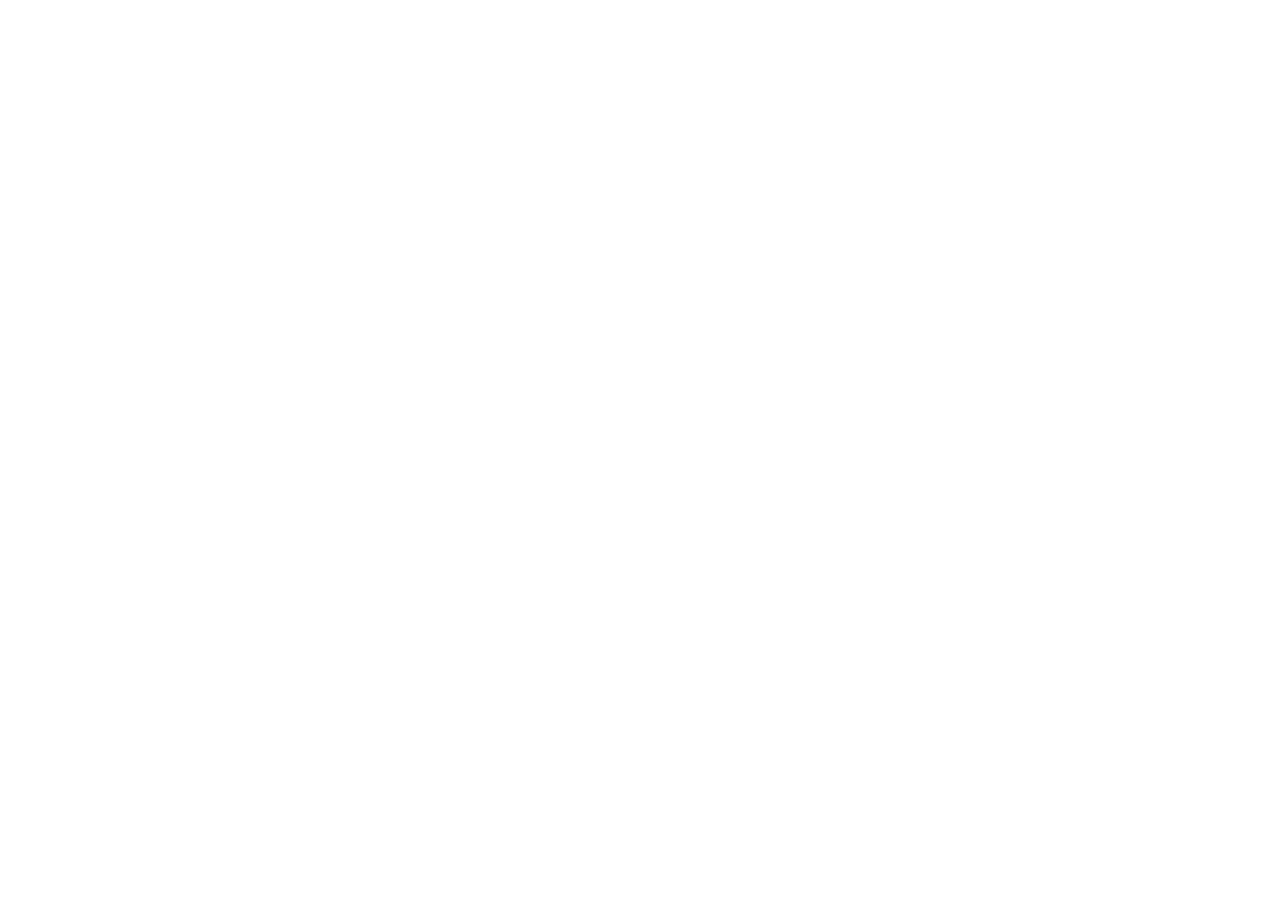
==== product.html @ e2c661dc "I added second page and connect them together" ====
<!DOCTYPE html>
<html lang="en">

<head>
    <link rel="stylesheet" href="style.css">
    <meta charset="UTF-8">
    <meta name="viewport" content="width=device-width, initial-scale=1.0">
    <title>cart</title>
</head>

<body>

</body>

</html>
---- style.css ----
:root {
    --main-color: rgba(184, 142, 47, 1);
    --second-color: rgba(255, 243, 227, 1);
    --gray-color: rgba(102, 102, 102, 1);
    --bg-cards: rgba(137, 137, 137, 1);
    --cover-cards: rgba(58, 58, 58, 1);
    --gray-footer: rgba(159, 159, 159, 1);
}

* {
    margin: 0;
    padding: 0;
    box-sizing: border-box;
    font-family: 'Poppins', sans-serif;
}

.main-margine {
    margin-left: 102px;
    margin-right: 102px;
}

ul {
    list-style: none;
}

a {
    text-decoration: none;
    color: black;
}

/* .......................header........................... */
.header {
    display: flex;
    align-items: center;
    justify-content: space-between;
    margin-top: 38px;
}


.Logo {
    display: flex;
    align-items: center;
    gap: 5px;
}

.Logo img {
    width: 50px;
}

.txt-logo {
    font-size: 32px;
    color: black;
}


.header-center {
    display: flex;
    gap: 75px;
}

.txt-centre-header a {
    text-decoration: none;
    color: black;
}

.txt-centre-header a:hover {
    color: var(--main-color);
}


.header-right {
    display: flex;
    gap: 46px;
}

.header-right a img {
    width: 25px;
}

/* .......................banner........................... */
.banner {
    height: 716px;
    margin-top: 25.7px;
    background-image: url(images/banner-header.png);
    background-position: center;
    background-repeat: no-repeat;
    background-size: cover;
    position: relative;
}

.lable-banner {
    width: 643px;
    height: 443px;
    background-color: rgba(255, 243, 227, 1);
    position: absolute;
    left: 739px;
    top: 153px;
    border-radius: 10px;
    padding-top: 22px;
    padding-bottom: 27px;
    padding-left: 39px;
    padding-right: 136px;
    display: flex;
    flex-direction: column;
    justify-content: space-around;
}

.txt-lable {
    display: flex;
    flex-direction: column;
    gap: 17px;
}

.txt-lable h2 {
    color: rgba(184, 142, 47, 1);
    font-size: 52px;
    line-height: 62px;
}

.btn-banner {
    width: 222px;
    height: 54px;
    background-color: rgba(184, 142, 47, 1);
    border: none;
    color: white;
    font-weight: bold;
    font-size: 16px;
    cursor: pointer;
}

.txt-lable span {
    font-size: 16px;
    font-weight: 500;
}

/* .......................part of home........................... */
.parts-room {
    margin-top: 56.47px;
    margin-right: 126px;
    margin-left: 131px;
}

.title-parts-room {
    display: flex;
    flex-direction: column;
    align-items: center;
}

.title-parts-room h3 {
    font-size: 32px;
    color: rgba(51, 51, 51, 1);
}

.title-parts-room p {
    color: var(--gray-color);
    margin-bottom: 63px;
}

.section-parts-room {
    display: flex;
}

.img-parts-room {
    display: flex;
    flex-direction: column;
    justify-content: space-between;
    align-items: center;
    margin-left: 20px;
}

.img-parts-room img {
    width: 381px;
}

.img-parts-room span {
    font-size: 24px;
    font-weight: 500;
    margin-top: 30px;
    color: rgba(51, 51, 51, 1);
}

/* .......................cards........................... */
#title-cards {
    text-align: center;
    font-size: 40px;
    font-weight: bold;
    margin-top: 56px
}

.card-box {
    display: flex;
    justify-content: space-between;
    margin-bottom: 32px;
}

.card {
    display: flex;
    flex-direction: column;
    gap: 16px;
    height: 430px;
    width: 285px;
    margin-top: 32px;
    background-color: rgba(244, 245, 247, 1);
}
.card-box-last{
    display: none;
    justify-content: space-between;
    margin-bottom: 32px;
}

.img-box {
    position: relative;
}

#img-card {
    width: 285px;
}

#offer-box {
    position: absolute;
    top: 24px;
    right: 24px;
    height: 48px;
    width: 48px;
    background-color: rgba(233, 113, 113, 1);
    border-radius: 30px;
    text-align: center;
    padding-top: 11px;
    color: white;
}

#offer-boxNew {
    position: absolute;
    top: 24px;
    right: 24px;
    height: 48px;
    width: 48px;
    background-color: rgba(46, 193, 172, 1);
    border-radius: 30px;
    text-align: center;
    padding-top: 11px;
    color: white;
}

.txt-cards {
    display: flex;
    flex-direction: column;
    gap: 8px;
    margin-left: 16px;
}

.txt-cards span {
    color: var(--bg-cards);
}

.price-card {
    display: flex;
    gap: 16px;
}

#offer-price {
    color: rgba(176, 176, 176, 1);
}

.show-more {
    width: 245px;
    height: 48px;
    border: solid 1px var(--main-color);
    color: var(--main-color);
    font-weight: 500;
    display: flex;
    justify-content: center;
    align-items: center;
    margin: 0 auto;
    margin-bottom: 69px;
    cursor: pointer;
    background-color: white;
}

/* .......................slider-banner........................... */
.slider-banner {
    height: 670px;
    background-color: rgba(252, 248, 243, 1);
    display: flex;
    align-items: center;
}

.txt-slider {
    display: flex;
    flex-direction: column;
    width: 38%;
    gap: 25px;
    margin-left: 100px;
    margin-top: 22px;
    padding-right: 128px;
}

#btn-slider {
    height: 48px;
    width: 176px;
    background-color: var(--main-color);
    border: none;
    color: white;
    cursor: pointer;
}

.main-txt-slider h3 {
    font-size: 40px;
    font-weight: bold;
}

.img-slider {
    display: flex;
    gap: 24px;
}

.main-img {
    width: 404px;
    height: 582px;
    background-image: url(images/inner\ peace.png);
    background-position: center;
    background-repeat: no-repeat;
    background-size: cover;
    position: relative;
}

#box-main-img {
    width: 217px;
    height: 130px;
    background-color: rgba(255, 255, 255, 0.72);
    position: absolute;
    bottom: 24px;
    left: 24px;
}

#box-main-img p {
    margin-left: 32px;
    margin-top: 32px;
}

#box-main-img h4 {
    margin-left: 32px;
    margin-top: 8px;
    font-size: 28px;
    font-weight: 400;
}

#arrow-main-img {
    width: 48px;
    height: 48px;
    background-color: var(--main-color);
    position: absolute;
    bottom: 24px;
    left: 241px;
    display: flex;
    align-items: center;
    justify-content: center;
}

.second-img {
    width: 372px;
    height: 468px;
    background-image: url(images/beat-room.png);
    background-position: center;
    background-repeat: no-repeat;
    background-size: cover;
    position: relative;
}

#flash {
    width: 18px;
}

#flash-box {
    height: 48px;
    width: 48px;
    background-color: white;
    border-radius: 30px;
    display: flex;
    align-items: center;
    justify-content: center;
    position: absolute;
    top: 267px;
    left: 345px;
    cursor: pointer;
}

#flash-box img {
    height: 14px;

}

/* .......................slider-banner........................... */

.txt-album {
    margin-top: 68px;
    display: flex;
    flex-direction: column;
    align-items: center;
    justify-content: center;
}

.txt-album p {
    color: rgba(97, 97, 97, 1);
    font-size: 20px;
}

.txt-album h3 {
    color: var(--cover-cards);
    font-weight: bold;
    font-size: 40px;
}



#laptop {
    width: 451px;
}

#Bed {
    width: 290px;
}

#camera {
    width: 344px;
}

#Dining-room {
    width: 295px;
}

#chair {
    width: 181px;
}

#rooom {
    width: 274px;
}

#Signboard {
    width: 178px;
}

#Kitchen {
    width: 285px;
}

.img-container {
    display: flex;
}

.img-container,
.img-container2 {
    display: flex;
    flex-wrap: wrap;
    gap: 1rem;
    justify-content: center;
    margin-bottom: 2rem;

}

.img-container img,
.img-container2 img {
    width: 220px;
    height: auto;
    object-fit: cover;
    border-radius: 8px;
    box-shadow: 0 2px 5px rgba(0, 0, 0, 0.1);
    transition: transform 0.3s ease;
    cursor: pointer;
}

.img-container img:hover,
.img-container2 img:hover {
    transform: scale(1.03);
}

/* .......................footer........................... */
.footer {
    border-top: 2px solid rgba(217, 217, 217, 1);
}

.content-footer {
    margin-top: 48px;
    display: flex;
    gap: 144px;
    border-bottom: solid 2px rgba(217, 217, 217, 1) ;
    margin-bottom: 59px;
}

.brand-footer h5 {

    font-size: 24px;
    font-weight: bold;
}

.li-footer {
    margin-top: 46px;
}
.li-footer a:hover {
    color: var(--main-color);
}


#title-footer {
    color: var(--gray-footer);
}

#input-footer,
#btn-footer {
    border-top: none;
    border-left: none;
    border-right: none;
}
#input-footer{
    padding-right: 10px;
}
#btn-footer {
    cursor: pointer;
    background-color: white;
}
#last-txt{
    margin-bottom: 38px;

}
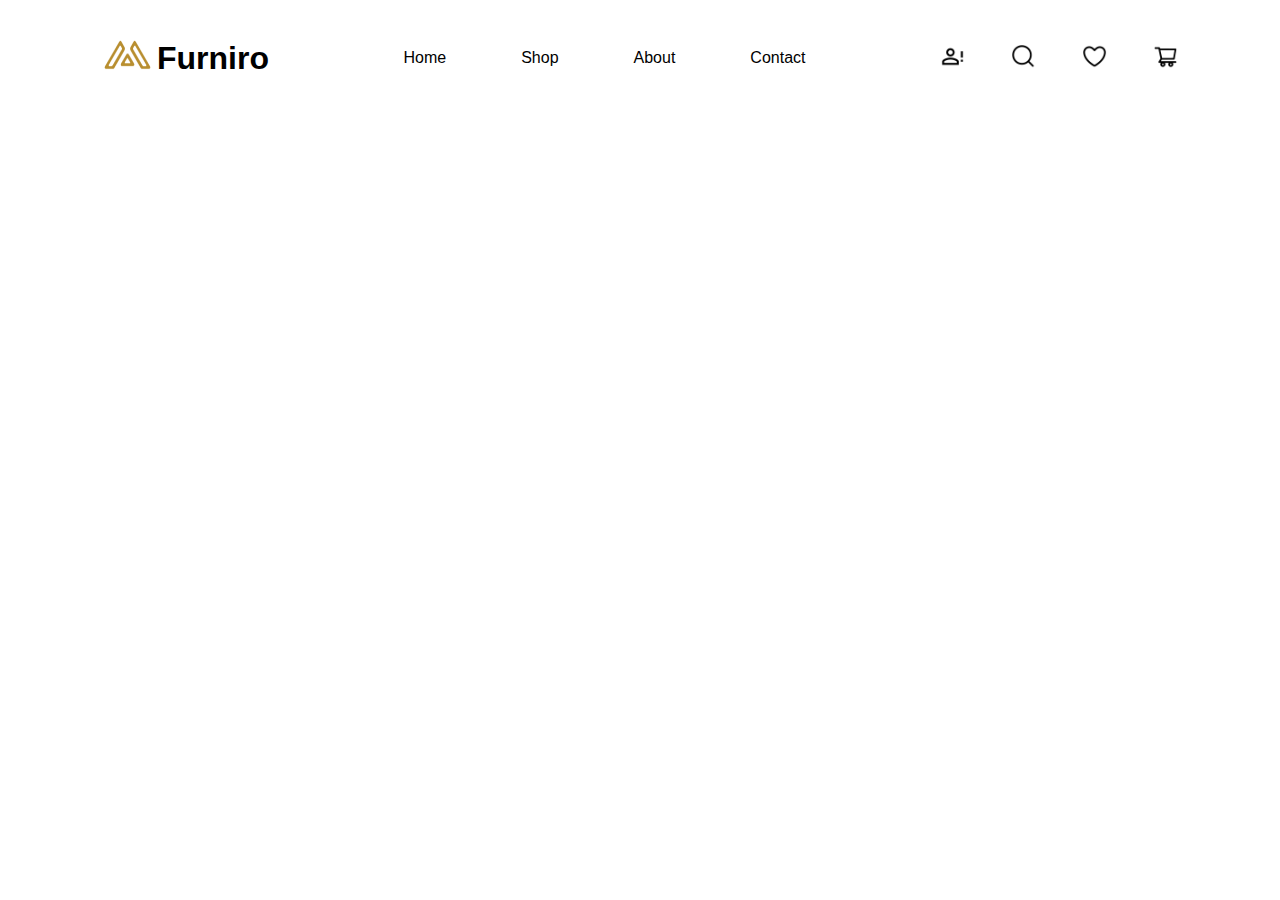
==== commit 64d078db: "add header for product page" ====
--- a/product.html
+++ b/product.html
@@ -5,11 +5,29 @@
     <link rel="stylesheet" href="style.css">
     <meta charset="UTF-8">
     <meta name="viewport" content="width=device-width, initial-scale=1.0">
-    <title>cart</title>
+    <title>product</title>
 </head>
 
 <body>
-
+    <!-- .......................header............................ -->
+    <header class="main-margine header">
+        <h1 class="Logo">
+            <a href="index.html"><img src="images/LOGO.png" alt="LOGO"></a>
+            <p><a class="txt-logo" href="index.html">Furniro</a></p>
+        </h1>
+        <ul class="header-center">
+            <li class="txt-centre-header"><a href="#">Home</a></li>
+            <li class="txt-centre-header"><a href="#">Shop</a></li>
+            <li class="txt-centre-header"><a href="#">About</a></li>
+            <li class="txt-centre-header"><a href="#">Contact</a></li>
+        </ul>
+        <div class="header-right">
+            <a href="#"><img src="images/log in header.png" alt="log in"></a>
+            <a href="#"><img src="images/search_icon.png" alt="search"></a>
+            <a href="#"><img src="images/like-icon.png" alt="like"></a>
+            <a href="product.html"><img src="images/buy-icon.png" alt="buy"></a>
+        </div>
+    </header>
 </body>
 
 </html>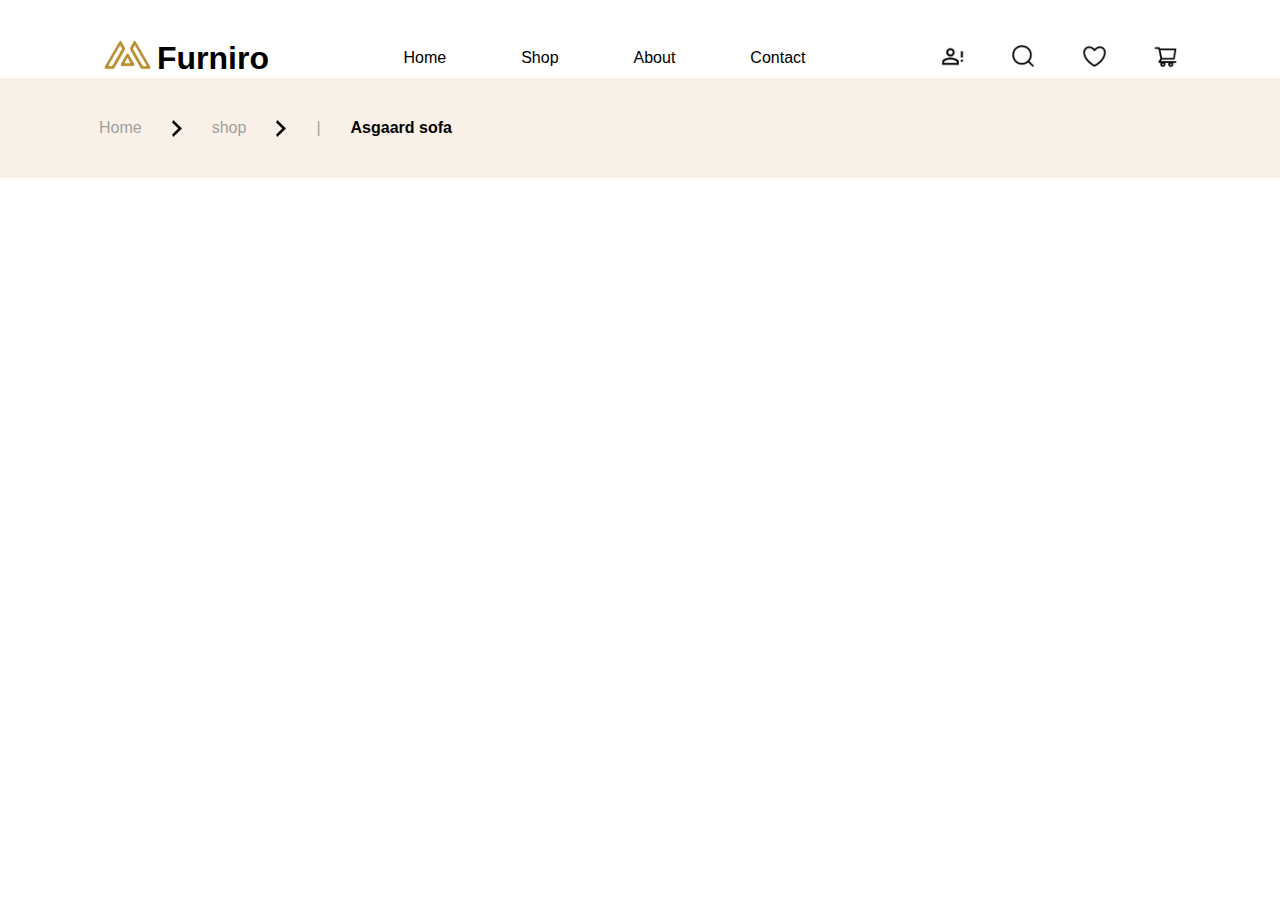
==== commit 9d839aa9: "make product.css and add address bar" ====
--- a/product.html
+++ b/product.html
@@ -3,6 +3,7 @@
 
 <head>
     <link rel="stylesheet" href="style.css">
+    <link rel="stylesheet" href="product.css">
     <meta charset="UTF-8">
     <meta name="viewport" content="width=device-width, initial-scale=1.0">
     <title>product</title>
@@ -28,6 +29,16 @@
             <a href="product.html"><img src="images/buy-icon.png" alt="buy"></a>
         </div>
     </header>
+    <!-- .......................address............................ -->
+     <div class="address-bar">
+        <h4 id="gray-address">Home</h4>
+        <img id="flash-adderss" src="images/Vector address.png" alt="">
+        <h4 id="gray-address">shop</h4>
+        <img id="flash-adderss" src="images/Vector address.png" alt="">
+        <p id="gray-address">|</p>
+        <h4 id="black-address">Asgaard sofa</h4>
+     </div>
+
 </body>
 
 </html>--- a/product.css
+++ b/product.css
@@ -0,0 +1,18 @@
+.address-bar{
+    height: 100px;
+    background-color: rgba(249, 241, 231, 1);
+    display: flex;
+    gap: 30px;
+    align-items: center;
+    padding-left: 99px;
+}
+
+#gray-address{
+    color: #9F9F9F;
+    font-weight: 300;
+}
+#flash-adderss{
+    width: 10px;
+    font-weight: 300;
+
+}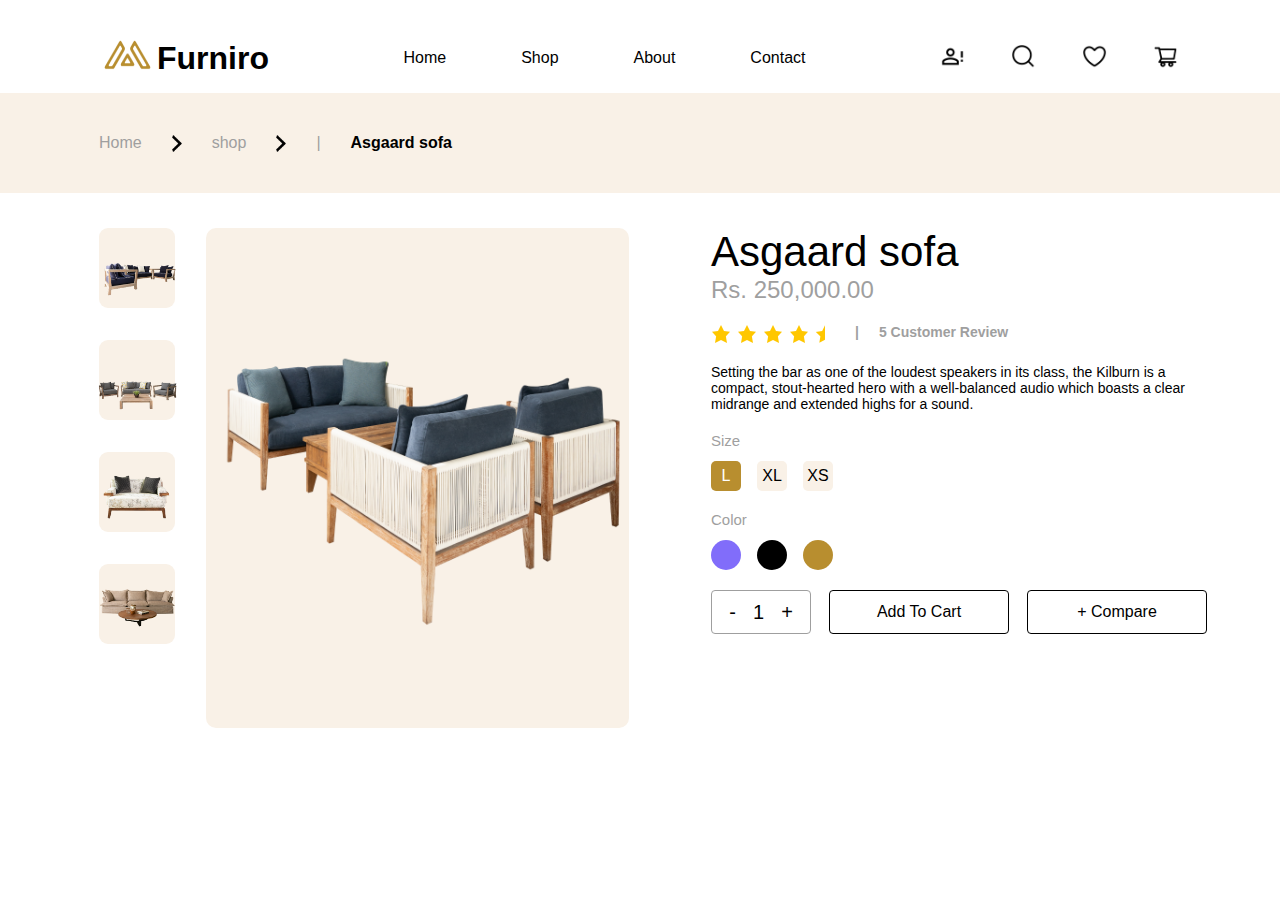
==== commit 99eae757: "add product first part with styles" ====
--- a/product.html
+++ b/product.html
@@ -30,14 +30,78 @@
         </div>
     </header>
     <!-- .......................address............................ -->
-     <div class="address-bar">
+    <div class="address-bar">
         <h4 id="gray-address">Home</h4>
         <img id="flash-adderss" src="images/Vector address.png" alt="">
         <h4 id="gray-address">shop</h4>
         <img id="flash-adderss" src="images/Vector address.png" alt="">
         <p id="gray-address">|</p>
         <h4 id="black-address">Asgaard sofa</h4>
-     </div>
+    </div>
+    <!-- .......................product............................ -->
+    <div class="product">
+        <div class="images-product">
+            <div class="more-images">
+                <div class="back-img">
+                    <img src="images/product/Outdoor sofa set 2.png" alt="">
+                </div>
+                <div class="back-img">
+                    <img src="images/product/Outdoor sofa set_2 1.png" alt="">
+                </div>
+                <div class="back-img">
+                    <img src="images/product/Stuart sofa 1.png" alt="">
+                </div>
+                <div class="back-img">
+                    <img src="images/product/Maya sofa three seater (1) 1.png" alt="">
+                </div>
+            </div>
+            <div class="main-image">
+                <img src="images/product/Asgaard sofa 3.png" alt="">
+            </div>
+        </div>
+        <div class="txt-product">
+            <div class="info-product">
+                <div class="name-product">
+                    <h1>Asgaard sofa</h1>
+                    <h3>Rs. 250,000.00</h3>
+                </div>
+                <div id="stars">
+                    <img src="images/product/stars.png" alt="">
+                    <p>|</p>
+                    <p>5 Customer Review</p>
+                </div>
+                <p id="p-txt-product">Setting the bar as one of the loudest speakers in its class, the Kilburn is a compact, stout-hearted
+                    hero with a well-balanced audio which boasts a clear midrange and extended highs for a sound.
+                </p>
+                <div id="size">
+                    <h3>Size</h3>
+                    <div id="sizes-box">
+                        <div class="size-cardB">L</div>
+                        <div class="size-card">XL</div>
+                        <div class="size-card">XS</div>
+                    </div>
+                </div>
+                <div id="color">
+                    <h3>Color</h3>
+                    <div id="color-box">
+                        <div class="color-card1"></div>
+                        <div class="color-card2"></div>
+                        <div class="color-card3"></div>
+                    </div>
+                </div>
+                <div class="buy-part">
+                    <div id="number-product">
+                        <p>-</p>
+                        <p>1</p>
+                        <p>+</p>
+                    </div>
+                    <button class="add-to-cart">Add To Cart</button>
+                    <div class="compare">+ Compare</div>
+                </div>
+            </div>
+            <div class="more-info"></div>
+        </div>
+    </div>
 
 </body>
 
--- a/product.css
+++ b/product.css
@@ -1,18 +1,233 @@
-.address-bar{
+.address-bar {
     height: 100px;
     background-color: rgba(249, 241, 231, 1);
     display: flex;
     gap: 30px;
     align-items: center;
     padding-left: 99px;
-}
-
-#gray-address{
+    margin-top: 15px;
+}
+
+#gray-address {
     color: #9F9F9F;
     font-weight: 300;
 }
-#flash-adderss{
+
+#flash-adderss {
     width: 10px;
     font-weight: 300;
 
+}
+
+/* .........................product....................... */
+.product {
+    margin: 0 99px;
+    display: flex;
+    gap: 82px;
+    padding-top: 35px;
+}
+
+.images-product {
+    display: flex;
+    gap: 31px;
+}
+
+.more-images {
+    display: flex;
+    flex-direction: column;
+    gap: 32px;
+}
+
+.back-img {
+    width: 76px;
+    height: 80px;
+    background-color: rgba(249, 241, 231, 1);
+    border-radius: 9px;
+    display: flex;
+    justify-content: center;
+    align-items: center;
+}
+
+.back-img img {
+    width: 83px;
+}
+
+.main-image {
+    height: 500px;
+    width: 423px;
+    background-color: rgba(249, 241, 231, 1);
+    border-radius: 10px;
+    display: flex;
+    justify-content: center;
+    align-items: center;
+}
+
+.main-image img {
+    width: 450px;
+}
+
+.txt-product {
+    display: flex;
+    flex-direction: column;
+    gap: 60px;
+}
+
+.info-product {
+    display: flex;
+    flex-direction: column;
+    gap: 20px;
+}
+
+.name-product {
+    display: flex;
+    flex-direction: column;
+}
+
+.name-product h1 {
+    font-size: 42px;
+    font-weight: 400;
+}
+
+.name-product h3 {
+    font-size: 24px;
+    font-weight: 500;
+    color: rgba(159, 159, 159, 1);
+}
+
+#stars {
+    display: flex;
+    gap: 20px;
+}
+
+#stars img {
+    width: 124px;
+}
+
+#stars p {
+    color: rgba(159, 159, 159, 1);
+    font-weight: 600;
+    font-size: 14px;
+}
+
+#p-txt-product {
+    font-size: 14px;
+    font-weight: 300;
+}
+
+#size {
+    display: flex;
+    flex-direction: column;
+    gap: 12px;
+}
+
+#size h3 {
+    font-size: 15px;
+    color: rgba(159, 159, 159, 1);
+    font-weight: 300;
+}
+
+#sizes-box {
+    display: flex;
+    gap: 16px;
+    align-items: center;
+}
+
+.size-cardB {
+    width: 30px;
+    height: 30px;
+    background-color: rgba(184, 142, 47, 1);
+    color: white;
+    border-radius: 5px;
+    display: flex;
+    justify-content: center;
+    align-items: center;
+    font-weight: 300;
+}
+
+.size-card {
+    width: 30px;
+    height: 30px;
+    background-color: rgba(249, 241, 231, 1);
+    border-radius: 5px;
+    display: flex;
+    justify-content: center;
+    align-items: center;
+    font-weight: 300;
+}
+
+#color {
+    display: flex;
+    flex-direction: column;
+    gap: 12px;
+}
+
+#color h3 {
+    font-size: 15px;
+    color: rgba(159, 159, 159, 1);
+    font-weight: 300;
+}
+
+#color-box {
+    display: flex;
+    gap: 16px;
+    align-items: center;
+}
+
+.color-card1 {
+    width: 30px;
+    height: 30px;
+    background-color: rgba(129, 109, 250, 1);
+    border-radius: 50px;
+}
+
+.color-card2 {
+    width: 30px;
+    height: 30px;
+    background-color: black;
+    border-radius: 50px;
+}
+
+.color-card3 {
+    width: 30px;
+    height: 30px;
+    background-color: rgba(184, 142, 47, 1);
+    border-radius: 50px;
+}
+
+.buy-part{
+    display: flex;
+    gap: 18px;
+    align-items: center;
+}
+
+#number-product{
+    width: 100px;
+    height: 44px;
+    border: solid 1px rgba(159, 159, 159, 1);
+    background-color: white;
+    border-radius: 4px;
+    display: flex;
+    align-items: center;
+    justify-content: space-evenly;
+    font-weight: 500;
+    font-size: 20px;
+}
+.add-to-cart{
+    width: 180px;
+    height: 44px;
+    background-color: white;
+    border: solid 1px black;
+    border-radius: 4px;
+    font-size: 16px;
+}
+
+.compare{
+    width: 180px;
+    height: 44px;
+    background-color: white;
+    border: solid 1px black;
+    border-radius: 4px;
+    display: flex;
+    justify-content: center;
+    align-items: center;
 }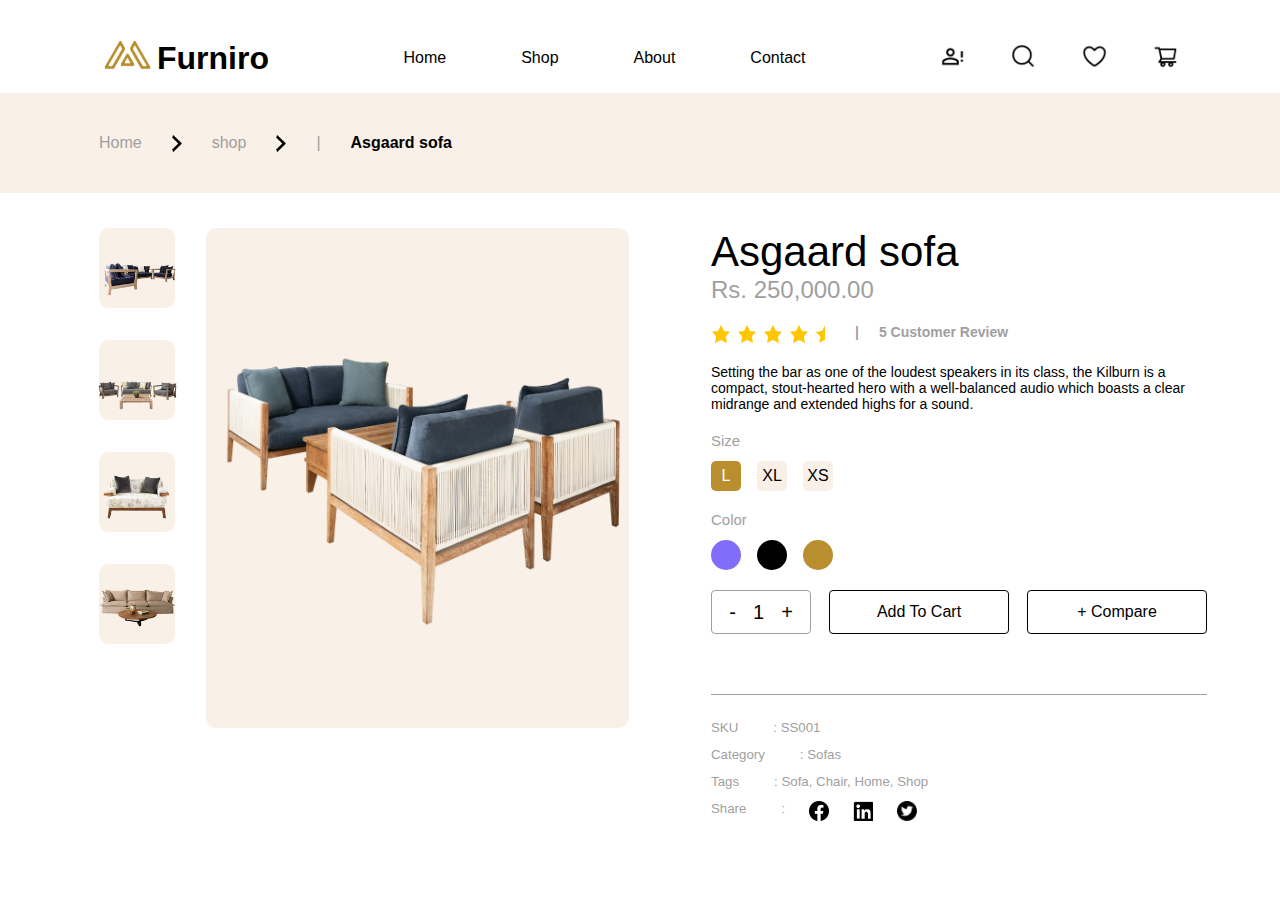
==== commit 7576da71: "add product second part with styles" ====
--- a/product.html
+++ b/product.html
@@ -70,7 +70,8 @@
                     <p>|</p>
                     <p>5 Customer Review</p>
                 </div>
-                <p id="p-txt-product">Setting the bar as one of the loudest speakers in its class, the Kilburn is a compact, stout-hearted
+                <p id="p-txt-product">Setting the bar as one of the loudest speakers in its class, the Kilburn is a
+                    compact, stout-hearted
                     hero with a well-balanced audio which boasts a clear midrange and extended highs for a sound.
                 </p>
                 <div id="size">
@@ -99,7 +100,29 @@
                     <div class="compare">+ Compare</div>
                 </div>
             </div>
-            <div class="more-info"></div>
+            <div class="more-info">
+                <div class="txt-more-info">
+                    <h5>SKU</h5>
+                    <h5>: SS001</h5>
+                </div>
+                <div class="txt-more-info">
+                    <h5>Category</h5>
+                    <h5>: Sofas</h5>
+                </div>
+                <div class="txt-more-info">
+                    <h5>Tags</h5>
+                    <h5>: Sofa, Chair, Home, Shop</h5>
+                </div>
+                <div class="txt-more-info">
+                    <h5>Share</h5>
+                    <div id="icon-more">
+                        <h5>:</h5>
+                        <img src="images/product/facebook.png" alt="">
+                        <img src="images/product/linkidn.png" alt="">
+                        <img src="images/product/twitter.png" alt="">
+                    </div>
+                </div>
+            </div>
         </div>
     </div>
 
--- a/product.css
+++ b/product.css
@@ -24,7 +24,7 @@
     margin: 0 99px;
     display: flex;
     gap: 82px;
-    padding-top: 35px;
+    padding-top: 35px;    
 }
 
 .images-product {
@@ -194,13 +194,13 @@
     border-radius: 50px;
 }
 
-.buy-part{
+.buy-part {
     display: flex;
     gap: 18px;
     align-items: center;
 }
 
-#number-product{
+#number-product {
     width: 100px;
     height: 44px;
     border: solid 1px rgba(159, 159, 159, 1);
@@ -212,7 +212,8 @@
     font-weight: 500;
     font-size: 20px;
 }
-.add-to-cart{
+
+.add-to-cart {
     width: 180px;
     height: 44px;
     background-color: white;
@@ -221,7 +222,7 @@
     font-size: 16px;
 }
 
-.compare{
+.compare {
     width: 180px;
     height: 44px;
     background-color: white;
@@ -230,4 +231,33 @@
     display: flex;
     justify-content: center;
     align-items: center;
+}
+
+.more-info {
+    display: flex;
+    flex-direction: column;
+    gap: 12px;
+    border-top: solid 1px #9F9F9F;
+    padding-top: 25px;
+    margin-bottom: 67px;
+}
+
+.txt-more-info {
+    display: flex;
+    gap: 35px;
+}
+
+.txt-more-info h5 {
+    color: #9F9F9F;
+    font-weight: 500;
+}
+
+#icon-more {
+    display: flex;
+    gap: 24px;
+    
+}
+
+#icon-more img {
+    width: 20px;
 }